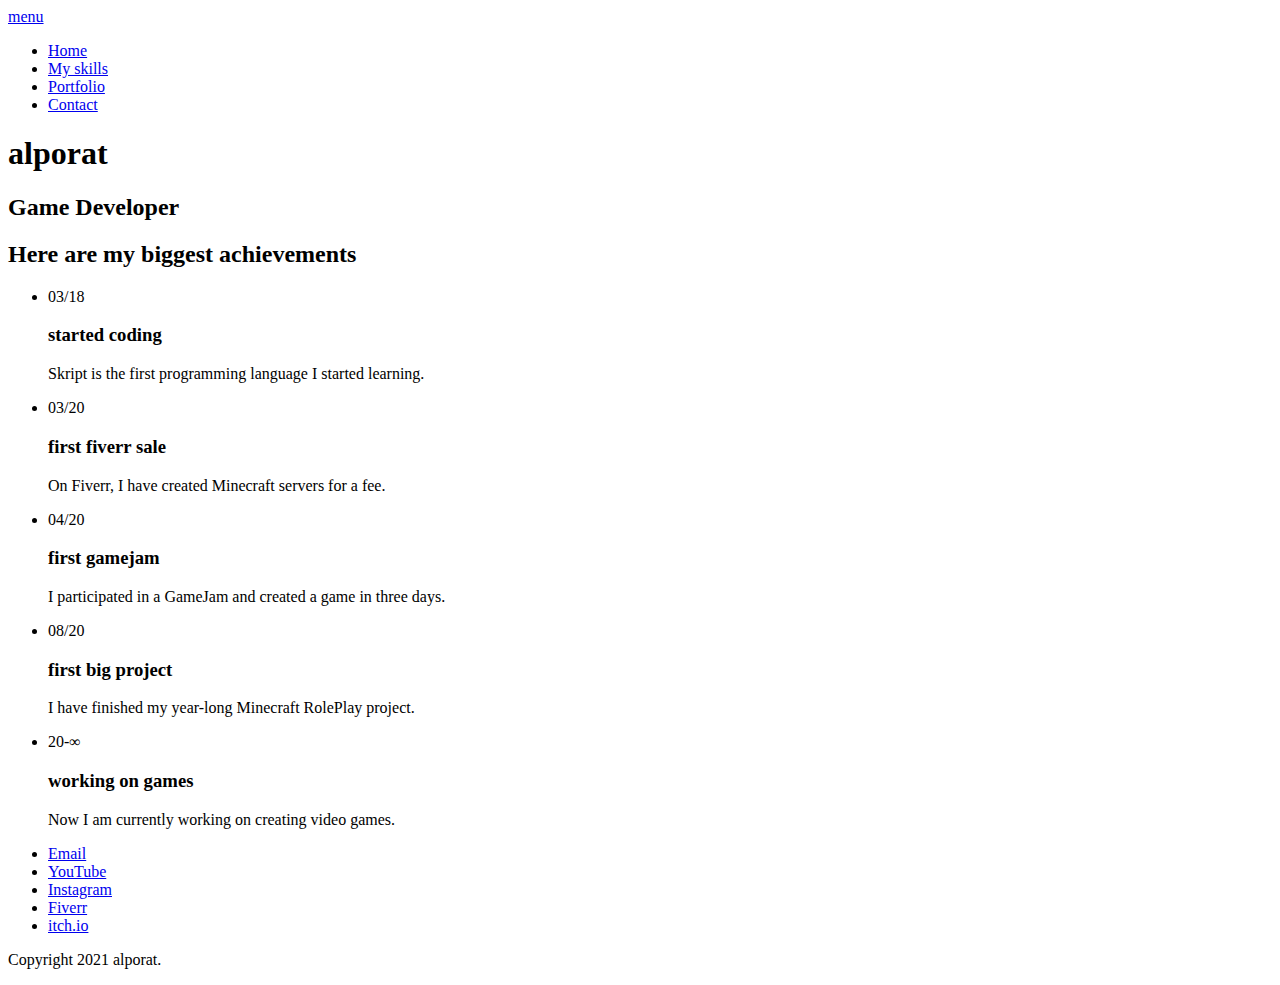
==== index.html @ 28fc31d0 "Add files via upload" ====
<!DOCTYPE html>
<!--[if lte IE 8]> <html class="oldie" lang="en"> <![endif]-->
<!--[if IE 9]> <html class="ie9" lang="en"> <![endif]-->
<!--[if gt IE 9]><!--> <html lang="en"> <!--<![endif]-->
<head>
	<meta charset="utf-8">
	<meta name="viewport" content="width=device-width, initial-scale=1, maximum-scale=1, minimum-scale=1, user-scalable=no">
	<meta http-equiv="X-UA-Compatible" content="IE=edge,chrome=1">
	<meta name="format-detection" content="telephone=no">
	<title>alporat</title>
	<link rel="stylesheet" href="js/fancybox/jquery.fancybox.css" type="text/css" media="screen" />
	<link rel="stylesheet" href="css/all.css" />
	<link rel="stylesheet" href="css/screen.css" />
	<!--[if lt IE 9]>
		<script src="http://html5shiv.googlecode.com/svn/trunk/html5.js"></script>
	<![endif]-->
</head>
<body>
	<div id="wrapper">
		<div class="wrapper-holder">
			<header id="header">
				<a class="menu_trigger" href="#">menu</a>
					<nav id="nav">
						<ul>
							<li><a class="active" href="index.html">Home</a></li>
							<li><a href="myskills.html">My skills</a></li>
							<li><a href="Portfolio.html">Portfolio</a></li>
							<li><a href="Contact.html">Contact</a></li>
						</ul>
					</nav>
				<h1 class="logo">alporat</h1>
				<h2 class="slogan">Game Developer</h2>
			</header>
		</div>
		<div class="wrapper-holder grey">
			<section id="main">
				<h2>Here are my biggest achievements</h2>
				<div class="box_timeline_holder">
					<div class="box_timeline">
						<ul>
							<li>
								<div class="date">
									<span>03/18</span>
								</div>
								<h3>started coding</h3>
								<p>Skript is the first programming language I started learning.</p>
							</li>
							<li>
								<div class="date">
									<span>03/20</span>
								</div>
								<h3>first fiverr sale</h3>
								<p>On Fiverr, I have created Minecraft servers for a fee.</p>
							</li>
							<li>
								<div class="date">
									<span>04/20</span>
								</div>
								<h3>first gamejam</h3>
								<p>I participated in a GameJam and created a game in three days.</p>
							</li>
							<li>
								<div class="date">
									<span>08/20</span>
								</div>
								<h3>first big project</h3>
								<p>I have finished my year-long Minecraft RolePlay project.</p>
							</li>
							<li>
								<div class="date">
									<span>20-∞</span>
								</div>
								<h3>working on games</h3>
								<p>Now I am currently working on creating video games.</p>
							</li>
						</ul>
					</div>
				</div>
			</section>
		</div>
		<footer id="footer">
			<div class="footer-content">
				<ul class="social">
					<li class="email"><a href="mailto:contact@alporat.com">Email</a></li>
					<li class="youtube"><a href="https://www.youtube.com/alporattc" target="_blank">YouTube</a></li>
					<li class="instagram"><a href="https://www.instagram.com/alporattc/" target="_blank">Instagram</a></li>
					<li class="fiverr"><a href="https://www.fiverr.com/alporat" target="_blank">Fiverr</a></li>
					<li class="itchio"><a href="https://alporat.itch.io/" target="_blank">itch.io</a></li>
				</ul>
				<p class="copy">Copyright 2021 alporat.</p>
			</div>
		</footer>	
	</div>
	<script src="http://code.jquery.com/jquery-1.11.1.min.js"></script>
	<script src="js/isotope.pkgd.min.js"></script>
	<script src="js/cells-by-row.js"></script>
	<script type="text/javascript" src="js/fancybox/jquery.fancybox.pack.js"></script>
	<script type="text/javascript" src="js/main.js"></script>
</body>
</html>
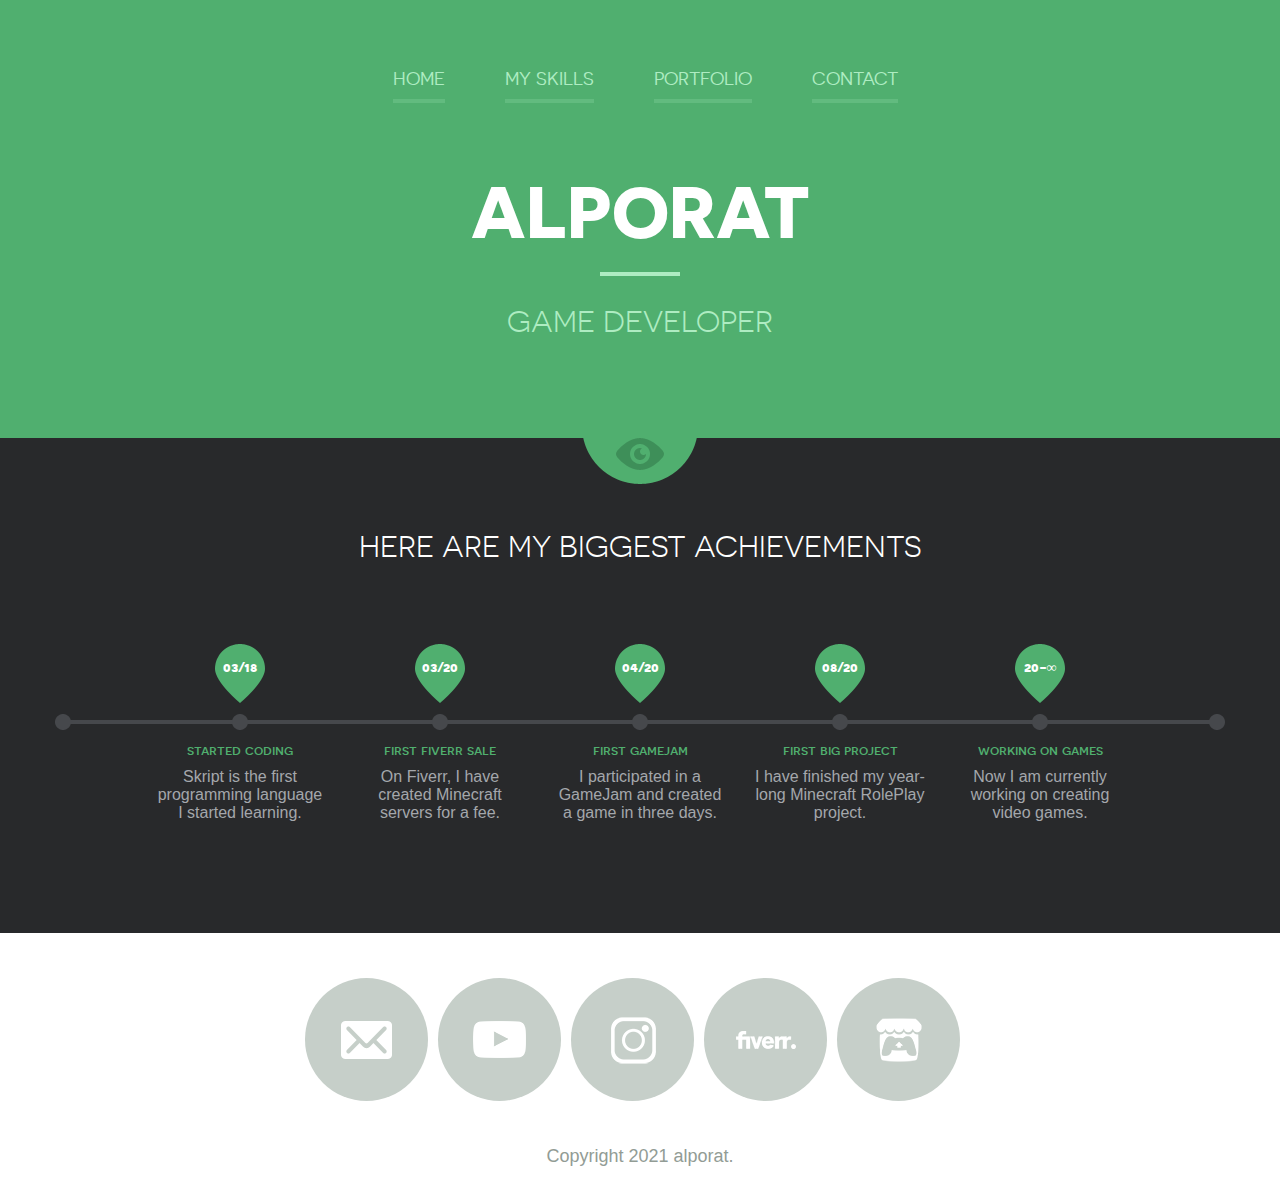
==== commit c2ba5f3d: "Update index.html" ====
--- a/index.html
+++ b/index.html
@@ -24,8 +24,8 @@
 						<ul>
 							<li><a class="active" href="index.html">Home</a></li>
 							<li><a href="myskills.html">My skills</a></li>
-							<li><a href="Portfolio.html">Portfolio</a></li>
-							<li><a href="Contact.html">Contact</a></li>
+							<li><a href="portfolio.html">Portfolio</a></li>
+							<li><a href="contact.html">Contact</a></li>
 						</ul>
 					</nav>
 				<h1 class="logo">alporat</h1>
@@ -97,4 +97,4 @@
 	<script type="text/javascript" src="js/fancybox/jquery.fancybox.pack.js"></script>
 	<script type="text/javascript" src="js/main.js"></script>
 </body>
-</html>+</html>
--- a/css/all.css
+++ b/css/all.css
@@ -0,0 +1,717 @@
+@font-face {
+    font-family: 'novecentosanswide';
+    src: url('../fonts/novecentosanswide-normal-webfont.eot');
+    src: url('../fonts/novecentosanswide-normal-webfont.eot?#iefix') format('embedded-opentype'),
+         url('../fonts/novecentosanswide-normal-webfont.woff') format('woff'),
+         url('../fonts/novecentosanswide-normal-webfont.ttf') format('truetype'),
+         url('../fonts/novecentosanswide-normal-webfont.svg#novecento_sans_widenormal') format('svg');
+    font-weight: normal;
+    font-style: normal;
+}
+@font-face {
+    font-family: 'novecentosanswide';
+    src: url('../fonts/novecentosanswide-bold-webfont.eot');
+    src: url('../fonts/novecentosanswide-bold-webfont.eot?#iefix') format('embedded-opentype'),
+         url('../fonts/novecentosanswide-bold-webfont.woff') format('woff'),
+         url('../fonts/novecentosanswide-bold-webfont.ttf') format('truetype'),
+         url('../fonts/novecentosanswide-bold-webfont.svg#novecentosanswidebold') format('svg');
+    font-weight: bold;
+    font-style: normal;
+}
+@font-face {
+    font-family: 'novecento_sans_widebook';
+    src: url('../fonts/novecentosanswide-book-webfont.eot');
+    src: url('../fonts/novecentosanswide-book-webfont.eot?#iefix') format('embedded-opentype'),
+         url('../fonts/novecentosanswide-book-webfont.woff') format('woff'),
+         url('../fonts/novecentosanswide-book-webfont.ttf') format('truetype'),
+         url('../fonts/novecentosanswide-book-webfont.svg#novecento_sans_widebook') format('svg');
+    font-weight: normal;
+    font-style: normal;
+}
+@font-face {
+    font-family: 'novecento_sans_widemedium';
+    src: url('../fonts/novecentosanswide-medium-webfont.eot');
+    src: url('../fonts/novecentosanswide-medium-webfont.eot?#iefix') format('embedded-opentype'),
+         url('../fonts/novecentosanswide-medium-webfont.woff') format('woff'),
+         url('../fonts/novecentosanswide-medium-webfont.ttf') format('truetype'),
+         url('../fonts/novecentosanswide-medium-webfont.svg#novecento_sans_widemedium') format('svg');
+    font-weight: normal;
+    font-style: normal;
+}
+html, body, div, span, applet, object, iframe,
+h1, h2, h3, h4, h5, h6, p, blockquote, pre,
+a, abbr, acronym, address, big, cite, code,
+del, dfn, em, img, ins, kbd, q, s, samp,
+small, strike, sub, sup, tt, var,
+b, u, i, center,
+dl, dt, dd, ol, ul, li,
+fieldset, form, label, legend,
+table, caption, tbody, tfoot, thead, tr, th, td,
+article, aside, canvas, details, figcaption, figure, 
+footer, header, hgroup, menu, nav, section, summary,
+time, mark, audio, video {
+	margin: 0;
+	padding: 0;
+	border: 0;
+	font-size: 100%;
+	font: inherit;
+	vertical-align: baseline;
+}
+
+article, aside, details, figcaption, figure, 
+footer, header, hgroup, menu, nav, section {
+	display: block;
+}
+
+img {
+	vertical-align: middle;
+}
+
+ol, ul {
+	list-style: none;
+}
+
+blockquote, q {
+	quotes: none;
+}
+
+blockquote:before, blockquote:after,
+q:before, q:after {
+	content: '';
+	content: none;
+}
+
+table {
+	border-collapse: collapse;
+	border-spacing: 0;
+}
+
+a[href], label[for], select, 
+input[type=checkbox], input[type=radio] {
+	cursor: pointer;
+}
+
+button, input[type=button], input[type=image], 
+input[type=reset], input[type=submit] {
+	padding: 0;
+	overflow: visible;
+	cursor: pointer;
+}
+input[type=text], input[type=email], input[type=reset], input[type=button], input[type=submit], button{
+	-webkit-appearance: none;
+	-webkit-border-radius: 0;
+}
+input[type=url], input[type=password], input[type=text], input[type=email], input[type=reset], input[type=button], input[type=submit], button, textarea{
+     -webkit-appearance: none;
+     -webkit-border-radius: 0;
+     box-sizing: border-box;-webkit-box-sizing: border-box; -moz-box-sizing: border-box;
+}
+
+button::-moz-focus-inner, 
+input[type=button]::-moz-focus-inner, 
+input[type=image]::-moz-focus-inner, 
+input[type=reset]::-moz-focus-inner, 
+input[type=submit]::-moz-focus-inner {
+	border: 0;
+}
+
+
+body,
+html {height: 100%;}
+body{
+	margin:0;
+	color:#a4a7ac;
+	font:18px Arial, Helvetica, sans-serif;
+	-webkit-text-size-adjust: none; 
+}
+img{border-style:none; vertical-align: top;}
+a{text-decoration:none; color:#6e6e6e;}
+a:hover{text-decoration:underline;}
+#wrapper{
+	width:100%;
+	height: 100%;
+	display:table;
+}
+.wrapper-holder {
+	width:100%;
+    display:table-row;
+    background: #50af6f;
+}
+.wrapper-holder.grey{background: #28292b;}
+#header {
+	max-width: 1170px;
+	margin: 0 auto;
+	padding: 69px 0 50px;
+	position:relative;
+}
+.menu_trigger{
+	width: 31px;
+	height: 31px;
+	right:0;
+	background: url(../images/btn_mobile_menu.png) no-repeat;
+	text-indent: -9999em;
+	display: none;
+	top: 5px;
+	position: absolute;
+}
+.logo {
+	text-align:center;
+	font-family: 'novecentosanswide';
+	font-weight:bold;
+	color: #fff;
+	font-size: 72px;
+	line-height: 74px;
+	display: block;
+	text-transform: uppercase;
+	margin: 85px 0 23px;
+}
+#nav {
+	position: relative;
+	display: table;
+	margin: 0 auto 22px;
+	padding: 0 0 0 10px;
+}
+#nav ul {
+	text-align: center;
+}
+#nav ul li {
+	float: left;
+	padding: 0 0 0 60px;
+}
+#nav ul li:first-child{padding: 0;}
+#nav ul a {
+	color: #aeecc2;
+	font-size: 18px;
+	line-height: 20px;
+	text-transform: uppercase;
+	padding: 0 0 10px;
+	border-bottom: 4px solid #62bb7f;
+	font-family: 'novecentosanswide';
+	font-weight: normal;
+}
+#nav ul a:hover,#nav ul a.active{
+	color: #fff;
+	border-bottom: 4px solid #fff;
+	text-decoration: none;
+	-webkit-transition: all 0.5s ease-in-out;
+-moz-transition: all 0.5s ease-in-out;
+-o-transition: all 0.5s ease-in-out;
+transition: all 0.5s ease-in-out;
+}
+h2.slogan{
+	display: block;
+	text-align: center;
+	text-transform: uppercase;
+	font-family: 'novecento_sans_widebook';
+	font-size: 30px;
+	line-height: 32px;
+	color: #aeecc2;
+	padding: 34px 0 50px 0;
+	background: url(../images/slogan_bg.gif) no-repeat 50% 0;
+}
+/*main
+ */
+#main{
+	max-width: 1170px;
+	margin: 0 auto;
+	padding: 93px 0 76px;
+	position:relative;
+	background: url(../images/icon_header.png) no-repeat 50% 0;
+}
+#main h2{
+	display: block;
+	text-align: center;
+	text-transform: uppercase;
+	font-family: 'novecento_sans_widebook';
+	font-size: 30px;
+	line-height: 32px;
+	color: #fff;
+	margin: 0 0 81px;
+}
+.box_timeline_holder{
+	background: url(../images/bg_timeline_l.png) no-repeat 0 70px;
+	position: relative;
+	padding: 0 0 0 100px;
+	overflow: hidden;
+}
+.box_timeline{
+	background: url(../images/bg_timeline_r.png) no-repeat 100% 70px;
+	position: relative;
+	padding: 0 100px 0 0;
+	overflow: hidden;
+}
+.box_timeline ul{
+	position: relative;
+	background: url(../images/bg_ul.gif) repeat-x 0 76px;
+	overflow: hidden;
+}
+.box_timeline ul li{
+	float:left;
+	width: 170px;
+	margin: 0 0 0 30px;
+	background: url(../images/bg_ul.gif) repeat-x 0 76px;
+}
+.box_timeline ul li:first-child{margin: 0;}
+.box_timeline ul li .date{
+	background: url(../images/bg_timeline_c.png) no-repeat 50% 0;
+	height: 86px;
+	width: 170px;
+	margin: 0 auto 12px;
+	overflow: hidden;
+}
+.box_timeline ul li .date span{
+	font-family: 'novecentosanswide';
+	font-weight:bold;
+	color: #fff;
+	font-size: 14px;
+	line-height: 16px;
+	display: block;
+	text-align: center;
+	padding: 15px 0 0 0;
+}
+.box_timeline h3{
+	font-family: 'novecento_sans_widemedium';
+	color: #50af6f;
+	font-size: 14px;
+	line-height: 16px;
+	display: block;
+	text-align: center;
+	margin: 0 0 10px;
+}
+.box_timeline p{
+	font-family: Arial, Helvetica, sans-serif;
+	color: #a4a7ac;
+	font-size: 16px;
+	line-height: 18px;
+	display: block;
+	text-align: center;
+	margin: 0 0 10px;
+}
+/*skills*/
+#main .skills_holder h2{text-align: left;margin: 0 0 40px;}
+.skills_holder{
+	width: 100%;
+	overflow: hidden;
+	margin: 0 0 40px;
+}
+.skills_holder .column {
+	width: 470px;
+	float: left;
+	margin: 0 10px 0 0;
+}
+.skills_holder .column.column-add {
+	float: right;
+	margin: 0;
+}
+.progress{
+	overflow: hidden;
+	width: 100%;
+	margin: 20px 0 3px 0;
+}
+.progress li{
+	overflow: hidden;
+	height: 43px;
+	line-height: 43px;
+	background: #46484c;
+	border-radius: 5px;
+	behavior: url(css/PIE.htc);
+	margin: 0 0 27px;
+}
+.progress li span{
+	background: #50af6f;
+	color: #fff;
+	text-transform:uppercase;
+	display: block;
+	font-family: 'novecentosanswide';
+	font-weight: normal;
+	font-size: 18px;
+	padding: 0 0 0 20px;
+}
+.progress li span.csharp{width: 85%;}
+.progress li span.java{width: 65%;}
+.progress li span.python{width: 40%;}
+.progress li span.skript{width: 100%;}
+.progress li span.unity{width: 80%;}
+.progress li span.photoshop{width: 50%;}
+.progress li span.pcbuilding{width: 90%;}
+.progress li span.mcserver{width: 100%;}
+.plagin_list{
+	width: 100%;
+	overflow: hidden;
+	margin: 0 0 65px;
+}
+.plagin_list li{
+	float:left;
+	margin: 0 0 0 25px;
+	border-radius: 50%;
+	behavior: url(css/PIE.htc);
+	text-indent: -9999px;
+	background: #28292b;
+	width: 121px;
+	height: 121px;
+	position:relative;
+	display: inline-block;
+	border: 1px solid #46484c;
+}
+.plagin_list li:first-child{margin: 0;}
+.plagin_list li a{
+	display: block;
+	vertical-align: middle;
+	height: 100%;
+	position: relative;
+}
+.plagin_list li.li_1 a{background: url(../images/icon_unity.png) no-repeat 45% 50% ;}
+.plagin_list li.li_2 a{background: url(../images/icon_vscode.png) no-repeat 50% 50% ;}
+.plagin_list li.li_3 a{background: url(../images/icon_ps.png) no-repeat 50% 50% ;}
+.plagin_list li.li_4 a{background: url(../images/icon_pr.png) no-repeat 50% 50% ;}
+.plagin_list li.li_5 a{background: url(../images/icon_blender.png) no-repeat 46% 50% ;}
+.plagin_list li.li_6 a{background: url(../images/icon_cubik.png) no-repeat 50% 50% ;}
+.plagin_list li.li_7 a{background: url(../images/icon_camtasia.png) no-repeat 48% 50% ;}
+.plagin_list li.li_8 a{background: url(../images/icon_workspace.png) no-repeat 50% 50% ; background-size: 76px 38px;}
+.wrapper-holder.grey p{padding: 0 0 25px;}
+.plagin_list.none{display: none;}
+
+/*portfolio*/
+.sub_nav {
+	position: relative;
+	display: table;
+	margin: 0 auto 79px;
+	padding: 0 0 0 10px;
+	text-align: center;
+}
+.sub_nav li {
+	padding: 0 0 0 45px;
+	display: inline-block;
+}
+/* .sub_nav li:first-child{padding: 0;} */
+.sub_nav a {
+	color: #a4a7ac;
+	font-size: 14px;
+	line-height: 16px;
+	text-transform: uppercase;
+	padding: 0 0 10px;
+	border-bottom: 4px solid #3b3c3e;
+	font-family: 'novecentosanswide';
+	font-weight: normal;
+}
+.sub_nav a:hover,.sub_nav a.active{
+	color: #50af6f;
+	border-bottom: 4px solid #50af6f;
+	text-decoration: none;
+	-webkit-transition: all 0.5s ease-in-out;
+-moz-transition: all 0.5s ease-in-out;
+-o-transition: all 0.5s ease-in-out;
+transition: all 0.5s ease-in-out;
+}
+/* begin add */
+.sub_nav li {
+	color: #a4a7ac;
+	font-size: 14px;
+	line-height: 16px;
+	text-transform: uppercase;
+	margin: 0 22px;
+	padding: 0 0 10px;
+	border-bottom: 4px solid #3b3c3e;
+	font-family: 'novecentosanswide';
+	font-weight: normal;
+}
+.sub_nav li:hover,.sub_nav .active {
+	color: #50af6f;
+	border-bottom: 4px solid #50af6f;
+	text-decoration: none;
+	cursor: pointer;
+	-webkit-transition: all 0.5s ease-in-out;
+	-moz-transition: all 0.5s ease-in-out;
+	-o-transition: all 0.5s ease-in-out;
+	transition: all 0.5s ease-in-out;
+}
+/* end add */
+.item-list {
+	overflow: hidden;
+	text-align:center;
+	margin: 0 0 0 -24px;
+}
+.item-list li {
+	display:inline-block;
+	margin: 0 0 25px 24px;
+	vertical-align: top;
+	font-size: 0;
+}
+.item {
+	text-align: center;
+	width: 270px;
+	margin: 0 auto;
+}
+.item .image {
+	position: relative;
+}
+.item .image img {
+	max-width: 100%;
+	height:auto;
+	border-radius: 50%;
+}
+.item .hover {
+	display: none;
+	height: 100%;
+    left: 0;
+    position: absolute;
+    top: 0;
+    width: 100%;
+    background: #6abb84;
+	opacity: 0.9;
+	border-radius: 50%;
+	behavior: url(css/PIE.htc);
+}
+.item .hover.active{display: block;}
+.item .item-content {
+	position: relative;
+	display: table-cell;
+	vertical-align: middle;
+	height: 270px;
+	z-index: 400;
+	padding: 0 30px;
+}
+.item a{
+	text-decoration: none;
+}
+.item .item-content h4{
+	display: block;
+	background: url(../images/bg_white_border.gif) no-repeat 50% 100%;
+	color: #fff;
+	text-transform: uppercase;
+	font-family: 'novecentosanswide';
+	font-weight:bold;
+	font-size: 14px;
+	line-height: 16px;
+	padding: 0 0 20px;
+	text-align: center;
+	margin: 0 0 15px;
+}
+.item .item-content p{
+	color: #fff;
+	text-align: center;
+	display: block;
+	font-size: 15px;
+	line-height: 17px;
+}
+/*contact*/
+.clear{clear: both;}
+.images_holder{
+	float: left;
+	margin:5px 130px 0 0;
+	width: 370px;
+}
+.images_holder img{
+	width: 100%;
+	height: auto;
+	display: inline;
+}
+.box_contact{
+	overflow:hidden;
+	margin: 54px 0 0 0;
+}
+.box_contact span{
+	color: #fff;
+	font-family: 'novecento_sans_widebook';
+	font-size: 30px;
+	line-height: 32px;
+	text-transform: uppercase;
+	display: block;
+	margin: 0 0 55px;
+	padding: 5px 0 18px 80px;
+}
+.box_contact span.email{background: url(../images/icon_email2.png) no-repeat;}
+.box_contact span.instagram{background: url(../images/icon_instagram2.png) no-repeat;}
+/*footer
+ */
+#footer {
+    width:100%;
+    overflow:hidden;
+    display:table-footer-group;
+    background:#fff;
+}
+.footer-content {
+	max-width: 1170px;
+	margin: 0 auto;
+	padding: 45px 0 20px;
+	color: #a5a5a5;
+}
+.footer-content .social{
+	overflow:hidden;
+	margin: 0 auto 45px;
+	width: 670px;
+}
+.footer-content .social li{
+	float:left;
+	margin: 0 0 0 10px;
+	border-radius: 50%;
+	behavior: url(css/PIE.htc);
+	text-indent: -9999px;
+	background: #c6cfc9;
+	width: 123px;
+	height: 123px;
+	position:relative;
+	display: table;
+}
+.footer-content .social li:first-child{margin: 0;}
+.footer-content .social li:hover{
+	background: #50af6f;
+	-webkit-transition: all 0.5s ease-in-out;
+-moz-transition: all 0.5s ease-in-out;
+-o-transition: all 0.5s ease-in-out;
+transition: all 0.5s ease-in-out;
+}
+.footer-content .social li a{
+	display: table-cell;	
+	position: relative;
+}
+.footer-content .social li.email a{background: url(../images/icon_email.png) no-repeat 50% 50% ;}
+.footer-content .social li.youtube a{background: url(../images/icon_youtube.png) no-repeat 50% 50%;}
+.footer-content .social li.instagram a{background: url(../images/icon_instagram.png) no-repeat 50% 50% ;}
+.footer-content .social li.fiverr a{background: url(../images/icon_fiverr.png) no-repeat 50% 50% ;}
+.footer-content .social li.itchio a{background: url(../images/icon_itchio.png) no-repeat 50% 50%;}
+.footer-content p{
+	font:18px/20px Arial, Helvetica, sans-serif;
+	display: block;
+	text-align: center;
+	color: #929c95;
+}
+/* begin add	 */
+.popup_portfolio{
+	max-width: 1132px;
+}
+.popup_portfolio h3{
+	padding-top:26px;
+	font-family: 'novecentosanswide';
+	font-weight:bold;
+	color: #63666a;
+	font-size: 18px;
+	line-height: 18px;
+	text-transform: uppercase;
+}
+.popup_portfolio time{
+	font-family: 'novecentosanswide';
+	color: #abacaf;
+	font-size: 12px;
+	line-height: 12px;
+	text-transform: uppercase;
+}
+.popup_portfolio p{
+	padding: 17px 0 8px;
+	color: #808286;
+	font-size: 16px;
+	line-height: 30px;
+}
+.popup_portfolio img {
+	width: 100%;
+	height: auto;
+	border-radius: 8px;
+}
+.fancybox-close {
+	width: 46px;
+	height: 46px;
+	top: -23px;
+	right: -20px;
+	background-image: url(../images/ico_btn-close.png);
+}
+.fancybox-opened .fancybox-skin{
+	padding: 20px !important;
+	border-radius: 10px;
+}
+.fancybox-nav {
+	display: none;
+}
+/* end add	 */
+
+@media (-webkit-min-device-pixel-ratio:2) ,(min--moz-device-pixel-ratio:2),(-o-min-device-pixel-ratio:2/1),(min-device-pixel-ratio:2),(min-resolution:192dpi),(min-resolution:2dppx){
+	#main {
+		background-image: url(../images/icon_header@x2.png);
+		background-size:114px 46px;
+	}
+	.menu_trigger{
+		background-image: url(../images/btn_mobile_menu@x2.png);
+		background-size:31px 30px;
+	}
+	.slogan{
+		background-image: url(../images/slogan_bg@x2.gif);
+		background-size:80px 4px;
+	}
+	.box_timeline_holder{
+		background-image: url(../images/bg_timeline_l@x2.png);
+		background-size:100px 16px;
+	}
+	.box_timeline{
+		background-image: url(../images/bg_timeline_r@x2.png);
+		background-size:100px 16px;
+	}
+	.box_timeline ul li .date{
+		background-image: url(../images/bg_timeline_c@x2.png);
+		background-size:50px 86px;
+	}
+	.footer-content .social li.email a{
+		background-image: url(../images/icon_email@x2.png);
+		background-size:51px 38px;
+	}
+	.footer-content .social li.youtube a{
+		background-image: url(../images/icon_youtube@x2.png);
+		background-size:53px 37px;
+	}
+	.footer-content .social li.instagram a{
+		background-image: url(../images/icon_instagram@x2.png);
+		background-size:48px 48px;
+	}
+	.footer-content .social li.fiverr a{
+		background-image: url(../images/icon_fiverr@x2.png);
+		background-size:60px 18px;
+	}
+	.footer-content .social li.itchio a{
+		background-image: url(../images/icon_itchio@x2.png);
+		background-size:48px 48px;
+	}
+	.plagin_list li.li_1 a{
+		background-image: url(../images/icon_unity@x2.png);
+		background-size:50px 50px;
+	}
+	.plagin_list li.li_2 a{
+		background-image: url(../images/icon_vscode@x2.png);
+		background-size:50px 50px;
+	}
+	.plagin_list li.li_3 a{
+		background-image: url(../images/icon_ps@x2.png);
+		background-size:48px 36px;
+	}
+	.plagin_list li.li_4 a{
+		background-image: url(../images/icon_pr@x2.png);
+		background-size:48px 37px;
+	}
+	.plagin_list li.li_5 a{
+		background-image: url(../images/icon_blender@x2.png);
+		background-size:48px 41px;
+	}
+	.plagin_list li.li_6 a{
+		background-image: url(../images/icon_cubik@x2.png);
+		background-size:50px 50px;
+	}
+	.plagin_list li.li_7 a{
+		background-image: url(../images/icon_camtasia@x2.png);
+		background-size:50px 50px;
+	}
+	.plagin_list li.li_8 a{
+		background-image: url(../images/icon_workspace@x2.png);
+		background-size:80px 40px;
+	}
+	.box_contact span.email{
+		background-image: url(../images/icon_email2@x2.png);
+		background-size:54px 41px;
+	}
+	.box_contact span.instagram{
+		background-image: url(../images/icon_instagram2@x2.png);
+		background-size:49px 49px;
+	}
+/* begin add	 */
+	.fancybox-close {
+		background-image: url(../images/ico_btn-close@x2.png);
+		background-size:46px 46px;
+	}
+/* end add	 */
+}--- a/css/screen.css
+++ b/css/screen.css
@@ -0,0 +1,205 @@
+@media only screen and (max-width : 1210px) {
+}
+@media only screen and (max-width : 1190px) {
+	#main {margin:0 20px;}
+	.box_timeline_holder{padding: 0 0 0 60px;}
+	.box_timeline{padding: 0 60px 0 0;}
+	.box_timeline ul li{margin: 0 0 0 25px;}
+	.skills_holder .column{width: 450px;}
+	.plagin_list li{margin: 0 0 0 2%;display: inline-block;float: none;width: 10%;height: 110px;}
+	.item-list{margin: 0;}
+/* 	.item-list li{ width: 30%; margin-left: 0;text-align: center;} */
+
+	#container.item-list{width: 900px; margin: 0 auto;}
+}
+@media only screen and (max-width : 1130px) {
+	.box_timeline_holder{padding: 0 0 0 40px;}
+	.box_timeline{padding: 0 40px 0 0;}
+	.box_timeline ul li{margin: 0 0 0 15px;}
+	.images_holder{margin: 5px 80px 0 0;}
+	.box_contact span{font-size: 25px;}
+}
+@media only screen and (max-width : 1100px) {
+	.plagin_list li{ }
+}
+@media only screen and (max-width : 1050px) {
+	.box_timeline_holder{padding: 0 0 0 20px;}
+	.box_timeline{padding: 0 20px 0 0;}
+	.box_timeline ul li{margin: 0 0 0 5px;}
+	.plagin_list li{ height: 90px;}
+/* 	.item-list li{ width: 49%;} */
+}
+@media only screen and (max-width : 980px) {
+
+	#nav {float:none; width: 100%;}
+	#nav ul {
+		text-align:center;
+		margin:0;
+	}
+	#nav ul li {
+		display:inline-block;
+		padding: 0 15px;
+		float:none;
+	}
+	.logo {
+		margin: 0 auto 20px;
+		font-size: 62px;
+		line-height: 70px;
+	}
+	#header {
+		padding: 20px 10px;
+	}
+	.box_timeline_holder{padding: 0 0 0 10px;}
+	.box_timeline{padding: 0 10px 0 0;}
+	.box_timeline ul li{margin: 0;width: 20%;}
+	.skills_holder .column{
+		width: 100%;
+		float: none;
+		display: block;
+	}
+	.skills_holder .column.column-add {padding: 0 !important;}
+	.plagin_list.none{display: block;width: 540px;margin: 0 auto 30px;}
+	.plagin_list{display: none;}
+	.plagin_list.none li{height: 121px;width: 121px;}
+	.box_contact span{font-size: 23px;margin: 0 0 40px;}
+	.images_holder{margin: 5px 30px 0 0;width: 300px;}
+	.box_contact{margin: 40px 0 0 0;}
+	#main .skills_holder h2{margin: 0 0 25px;}
+	h2.slogan{
+		padding-bottom: 14px;
+	}
+	#container.item-list{width: 600px;}
+	.sub_nav li{padding:10px 0;}
+}
+@media only screen and (max-width : 840px) {
+	.box_timeline ul li{margin: 0;width: 100%;float: none;}
+	#main h2{margin: 0 0 30px;}
+	.images_holder {
+		margin: 5px auto 20px;
+		width: 300px;
+		float: none;
+	}
+	.box_contact {
+		margin: 40px auto 0;
+		width: 460px;
+	}
+	.box_timeline_holder,.box_timeline{background: none;}
+}
+@media only screen and (max-width : 768px) {
+	.footer-content {padding: 45px 10px 20px;}
+	.menu_trigger {
+		display: block;
+		top: 28px;
+	}
+	#nav {display: none;padding: 0;margin: 0 0 25px;top: 20px;}
+	#nav ul li {
+		display:block;
+		padding: 0;	
+	}
+	#nav ul a {
+		display:block;
+		padding: 8px;
+	}
+	#nav ul a:hover {
+		color: #fff;
+		text-decoration:none;
+	}
+	.footer-content .social{margin: 0 auto 30px;}
+	.footer-content .social li{margin: 0 0 0 4px; width: 50px; height: 50px;}
+	.footer-content .social li.email a{	background-size: 20px auto;	}
+	.footer-content .social li.facebook a{	background-size: 15px auto;	}
+	.footer-content .social li.google a{	background-size: 20px auto;	}
+	.footer-content .social li.twitter a{	background-size: 20px auto;	}
+	.footer-content .social li.pinterest a{	background-size: 20px auto;	}
+	.footer-content .social{width: 269px;}
+	.logo {font-size: 56px;line-height: 68px;}
+	#wrapper.inner .menu_trigger,#wrapper.portfolio .menu_trigger{top: 6px;}
+}
+@media only screen and (max-width : 680px) {
+	#container.item-list{width: 300px;}
+	.item-list li{margin-left:0;}
+}
+@media only screen and (max-width : 640px) {
+	.menu_trigger {
+		top: 25px;
+	}
+	.plagin_list.none{width: 480px;}
+	.plagin_list.none li{width: 20%;margin: 0 0 0 2%;height: 95px;}
+	.skills_holder{margin: 0 0 10px;}
+	.logo{
+		font-size: 54px;
+		line-height: 60px;
+	}
+}
+@media only screen and (max-width : 600px) {
+/* 	.sub_nav li{padding: 0 0 0 30px;} */
+	.logo{
+		font-size: 46px;
+		line-height: 56px;
+	}
+/* 	.item{
+		width: 180px;
+	}
+	.item .item-content{
+		height: 180px;
+	}
+	.item .item-content p{
+		display: none
+	} */
+}
+@media only screen and (max-width : 550px) {
+	.plagin_list.none{width: 420px;}
+	.plagin_list.none li{width: 20%;margin: 0 0 0 2%;height: 84px;}
+	.sub_nav li{padding: 0;text-align: center;margin: 0 0 15px; display: block;}
+	.sub_nav{margin: 0 auto 40px;}
+	.box_contact {
+		margin: 40px auto 0;
+		width: 300px;
+	}
+	.box_contact span.email{font-size: 14px;}
+	#nav ul a:hover, #nav ul a.active,#nav ul a{border: none;}
+	#wrapper.portfolio #main{padding:93px 0 0 0; }
+	.logo{margin: 0 auto 20px;font-size: 40px;		line-height: 52px;}
+}
+@media only screen and (max-width : 480px) {
+	.logo{
+		font-size: 52px;
+		line-height: 54px;
+	}
+	.slogan{
+		font-size: 20px;
+		line-height: 22px;
+	}
+	.plagin_list.none{display: none;}
+	.plagin_list{display: block;}
+	.plagin_list li,.plagin_list li:first-child{display: inline-block; vertical-align: top; width: 45%; height: auto; border: 0;margin: 0 2% 2% 2%;}
+	.plagin_list li a,.plagin_list li:first-child a{width: 121px;height: 121px;border: 1px solid #46484c;border-radius: 50%;margin: 0 auto;}
+	.plagin_list{margin: 0 0 20px;}
+	#main{margin: 0 10px;}
+/* 	.item-list{margin: 0;}
+	.item-list li{margin: 0 0 20px;} */
+	.menu_trigger{top: 20px;}
+}
+@media screen and (max-width:420px) {
+/* 	.item{
+		width: 130px;
+	}
+	.item .item-content{
+		height: 130px;
+		padding: 0 15px;
+	} */
+	.logo{
+		font-size: 42px;
+		line-height: 44px;
+	}
+	.slogan{
+		font-size: 16px;
+		line-height: 18px;
+	}
+	.box_contact {
+		margin: 40px auto 0;
+		width: 280px;
+	}
+	.box_contact span.email{font-size: 12px;}
+	.images_holder{width: 280px;margin: 0 auto 20px;}
+}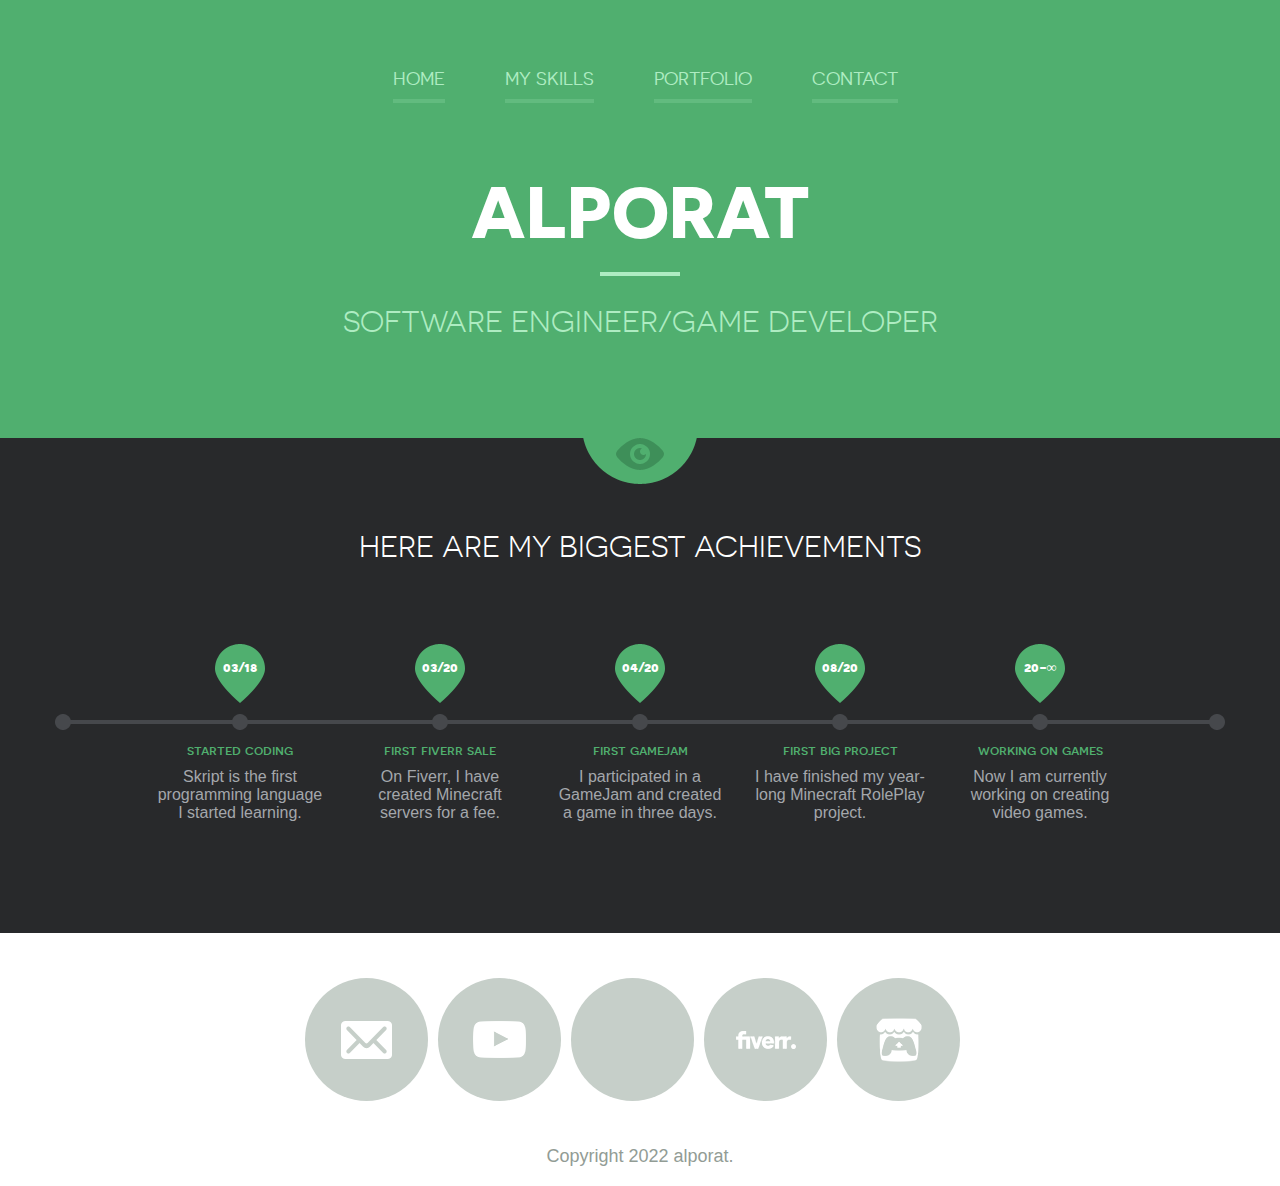
==== commit 74c61ca7: "Add files via upload" ====
--- a/index.html
+++ b/index.html
@@ -24,16 +24,16 @@
 						<ul>
 							<li><a class="active" href="index.html">Home</a></li>
 							<li><a href="myskills.html">My skills</a></li>
-							<li><a href="portfolio.html">Portfolio</a></li>
-							<li><a href="contact.html">Contact</a></li>
+							<li><a href="Portfolio.html">Portfolio</a></li>
+							<li><a href="Contact.html">Contact</a></li>
 						</ul>
 					</nav>
 				<h1 class="logo">alporat</h1>
-				<h2 class="slogan">Game Developer</h2>
+				<h2 class="slogan">Software Engineer/Game Developer</h2>
 			</header>
 		</div>
 		<div class="wrapper-holder grey">
-			<section id="main">
+			<section id="main" style="padding: 93px 0 76px;">
 				<h2>Here are my biggest achievements</h2>
 				<div class="box_timeline_holder">
 					<div class="box_timeline">
@@ -79,15 +79,15 @@
 			</section>
 		</div>
 		<footer id="footer">
-			<div class="footer-content">
-				<ul class="social">
-					<li class="email"><a href="mailto:contact@alporat.com">Email</a></li>
-					<li class="youtube"><a href="https://www.youtube.com/alporattc" target="_blank">YouTube</a></li>
-					<li class="instagram"><a href="https://www.instagram.com/alporattc/" target="_blank">Instagram</a></li>
-					<li class="fiverr"><a href="https://www.fiverr.com/alporat" target="_blank">Fiverr</a></li>
-					<li class="itchio"><a href="https://alporat.itch.io/" target="_blank">itch.io</a></li>
+			<div class="footer-content" style="padding: 45px 0 20px">
+				<ul class="social" style="margin: 0 auto 45px; width: 670px;">
+					<li class="email" style="width: 123px; height: 123px;"><a href="mailto:contact@alporat.com">Email</a></li>
+					<li class="youtube" style="width: 123px; height: 123px;"><a href="https://www.youtube.com/alporattc" target="_blank">YouTube</a></li>
+					<li class="github" style="width: 123px; height: 123px;"><a href="https://github.com/alporat/" target="_blank">GitHub</a></li>
+					<li class="fiverr" style="width: 123px; height: 123px;"><a href="https://www.fiverr.com/alporat" target="_blank">Fiverr</a></li>
+					<li class="itchio" style="width: 123px; height: 123px;"><a href="https://alporat.itch.io/" target="_blank">itch.io</a></li>
 				</ul>
-				<p class="copy">Copyright 2021 alporat.</p>
+				<p class="copy">Copyright 2022 alporat.</p>
 			</div>
 		</footer>	
 	</div>
@@ -97,4 +97,4 @@
 	<script type="text/javascript" src="js/fancybox/jquery.fancybox.pack.js"></script>
 	<script type="text/javascript" src="js/main.js"></script>
 </body>
-</html>
+</html>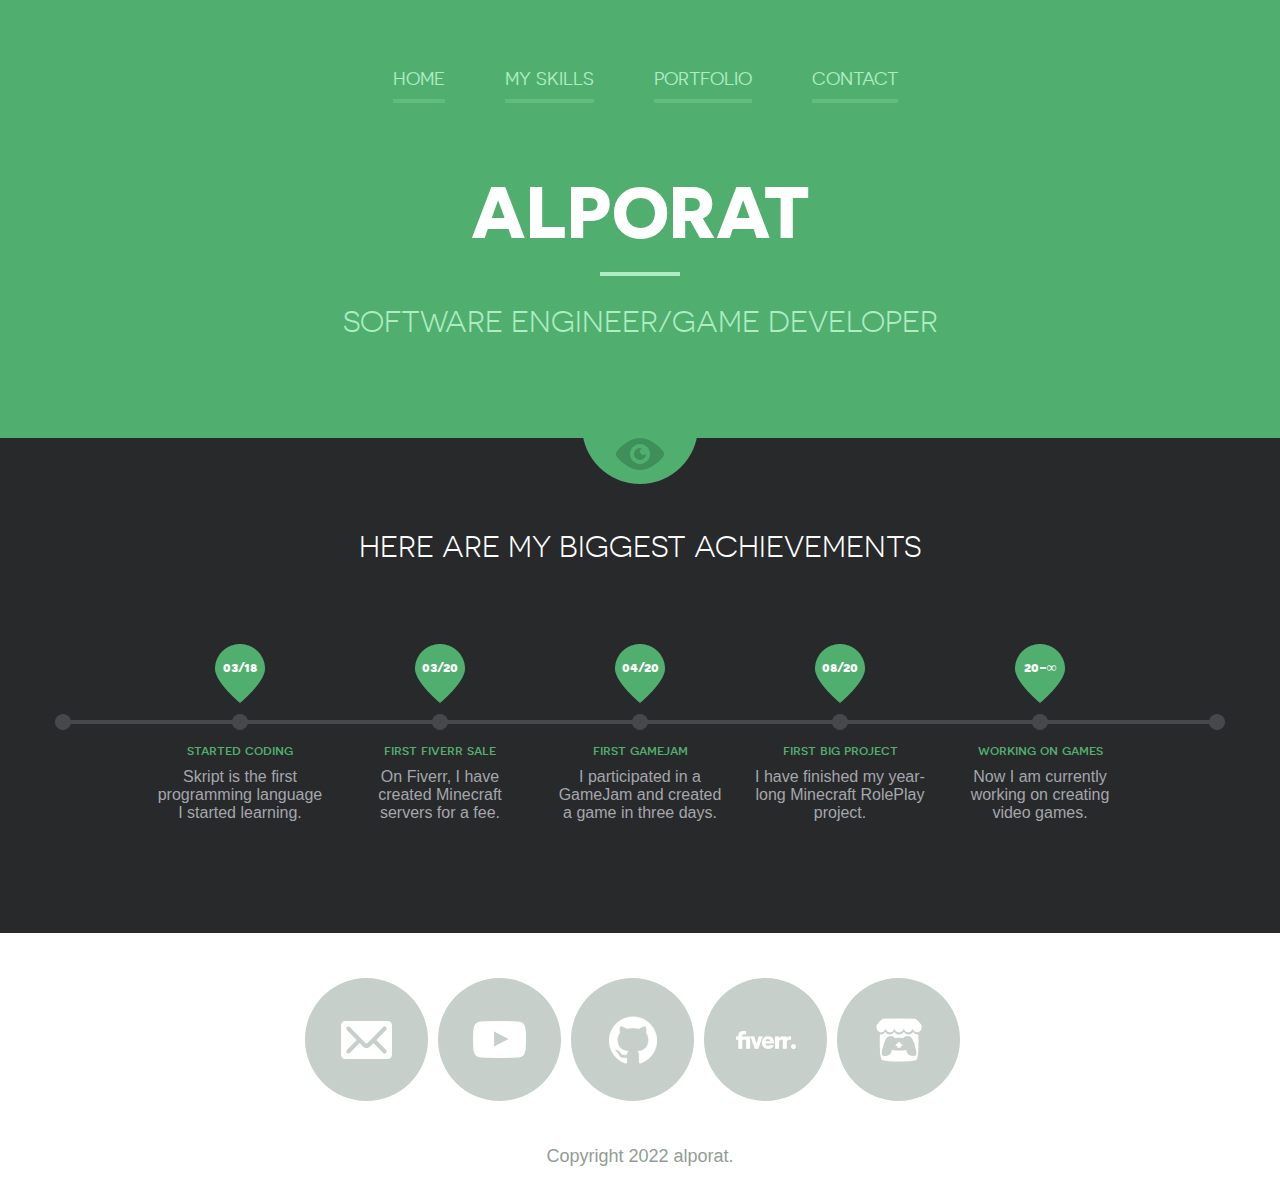
==== commit db1fe98e: "Update index.html" ====
--- a/index.html
+++ b/index.html
@@ -24,8 +24,8 @@
 						<ul>
 							<li><a class="active" href="index.html">Home</a></li>
 							<li><a href="myskills.html">My skills</a></li>
-							<li><a href="Portfolio.html">Portfolio</a></li>
-							<li><a href="Contact.html">Contact</a></li>
+							<li><a href="portfolio.html">Portfolio</a></li>
+							<li><a href="contact.html">Contact</a></li>
 						</ul>
 					</nav>
 				<h1 class="logo">alporat</h1>
@@ -97,4 +97,4 @@
 	<script type="text/javascript" src="js/fancybox/jquery.fancybox.pack.js"></script>
 	<script type="text/javascript" src="js/main.js"></script>
 </body>
-</html>+</html>
--- a/css/all.css
+++ b/css/all.css
@@ -209,12 +209,35 @@
 	padding: 34px 0 50px 0;
 	background: url(../images/slogan_bg.gif) no-repeat 50% 0;
 }
+/*scrollbar
+ */
+.scrollbar
+{
+	height: 580px;
+	overflow-y: scroll;
+}
+#style-1::-webkit-scrollbar-track
+{
+	-webkit-box-shadow: inset 0 0 12px rgba(0,0,0,0.5);
+	border-radius: 10px;
+	background-color: #2c2c2c;
+}
+#style-1::-webkit-scrollbar
+{
+	width: 12px;
+}
+#style-1::-webkit-scrollbar-thumb
+{
+	border-radius: 10px;
+	-webkit-box-shadow: inset 0 0 2px rgba(0,0,0,0.3);
+	background-color: #424242;
+}
 /*main
  */
 #main{
 	max-width: 1170px;
 	margin: 0 auto;
-	padding: 93px 0 76px;
+	padding: 85px 0 0;
 	position:relative;
 	background: url(../images/icon_header.png) no-repeat 50% 0;
 }
@@ -303,19 +326,64 @@
 	float: right;
 	margin: 0;
 }
+
+input:checked+#divMenu1+#divMenu2 {
+	display: none;
+  }
 .progress{
 	overflow: hidden;
 	width: 100%;
 	margin: 20px 0 3px 0;
 }
+.progress button{
+	overflow: hidden;
+	padding: 0 235px;
+	line-height: 43px;
+	text-align: left;
+	background: #50af6f;
+	border-radius: 5px;
+	border-width: 0;
+	display: inline-block;
+	margin: 0 0 27px;
+	transition-duration: 0.4s;
+	cursor: pointer;
+}
+.progress button:hover{
+	background-color: #1d743a;
+}
+.progress button span{
+	color: #fff;
+	margin: 0 -235px;
+	text-transform:uppercase;
+	display: block;
+	font-family: 'novecentosanswide';
+	font-weight: normal;
+	font-size: 18px;
+	padding: 0 0 0 20px;
+}
+.images_click{
+	float: right;
+	margin: -2px 16px 0 0;
+	width: 35px;
+}
+.images_click img{
+	width: 100%;
+	height: auto;
+	display: inline;
+}
 .progress li{
 	overflow: hidden;
-	height: 43px;
+	position: absolute;
+	display: none;
+	top: 265px;
+	width: 470px;
+	height: 253px;
 	line-height: 43px;
 	background: #46484c;
 	border-radius: 5px;
 	behavior: url(css/PIE.htc);
 	margin: 0 0 27px;
+	z-index: 1;
 }
 .progress li span{
 	background: #50af6f;
@@ -327,14 +395,16 @@
 	font-size: 18px;
 	padding: 0 0 0 20px;
 }
-.progress li span.csharp{width: 85%;}
-.progress li span.java{width: 65%;}
-.progress li span.python{width: 40%;}
-.progress li span.skript{width: 100%;}
-.progress li span.unity{width: 80%;}
-.progress li span.photoshop{width: 50%;}
-.progress li span.pcbuilding{width: 90%;}
-.progress li span.mcserver{width: 100%;}
+.progress p{
+	margin: -20px 22px 0 22px;
+}
+#csharp {
+	display: none;
+}
+#csharp:target {
+	display: block;
+}
+
 .plagin_list{
 	width: 100%;
 	overflow: hidden;
@@ -429,7 +499,7 @@
 .item-list {
 	overflow: hidden;
 	text-align:center;
-	margin: 0 0 0 -24px;
+	margin: 0 0 0 10px;
 }
 .item-list li {
 	display:inline-block;
@@ -533,13 +603,13 @@
 .footer-content {
 	max-width: 1170px;
 	margin: 0 auto;
-	padding: 45px 0 20px;
+	padding: 25px 0 15px;
 	color: #a5a5a5;
 }
 .footer-content .social{
 	overflow:hidden;
-	margin: 0 auto 45px;
-	width: 670px;
+	margin: 0 auto 20px;
+	width: 515px;
 }
 .footer-content .social li{
 	float:left;
@@ -548,8 +618,8 @@
 	behavior: url(css/PIE.htc);
 	text-indent: -9999px;
 	background: #c6cfc9;
-	width: 123px;
-	height: 123px;
+	width: 95px;
+	height: 95px;
 	position:relative;
 	display: table;
 }
@@ -567,7 +637,7 @@
 }
 .footer-content .social li.email a{background: url(../images/icon_email.png) no-repeat 50% 50% ;}
 .footer-content .social li.youtube a{background: url(../images/icon_youtube.png) no-repeat 50% 50%;}
-.footer-content .social li.instagram a{background: url(../images/icon_instagram.png) no-repeat 50% 50% ;}
+.footer-content .social li.github a{background: url(../images/icon_github.png) no-repeat 50% 50% ;}
 .footer-content .social li.fiverr a{background: url(../images/icon_fiverr.png) no-repeat 50% 50% ;}
 .footer-content .social li.itchio a{background: url(../images/icon_itchio.png) no-repeat 50% 50%;}
 .footer-content p{
@@ -656,8 +726,8 @@
 		background-image: url(../images/icon_youtube@x2.png);
 		background-size:53px 37px;
 	}
-	.footer-content .social li.instagram a{
-		background-image: url(../images/icon_instagram@x2.png);
+	.footer-content .social li.github a{
+		background-image: url(../images/icon_github@x2.png);
 		background-size:48px 48px;
 	}
 	.footer-content .social li.fiverr a{
